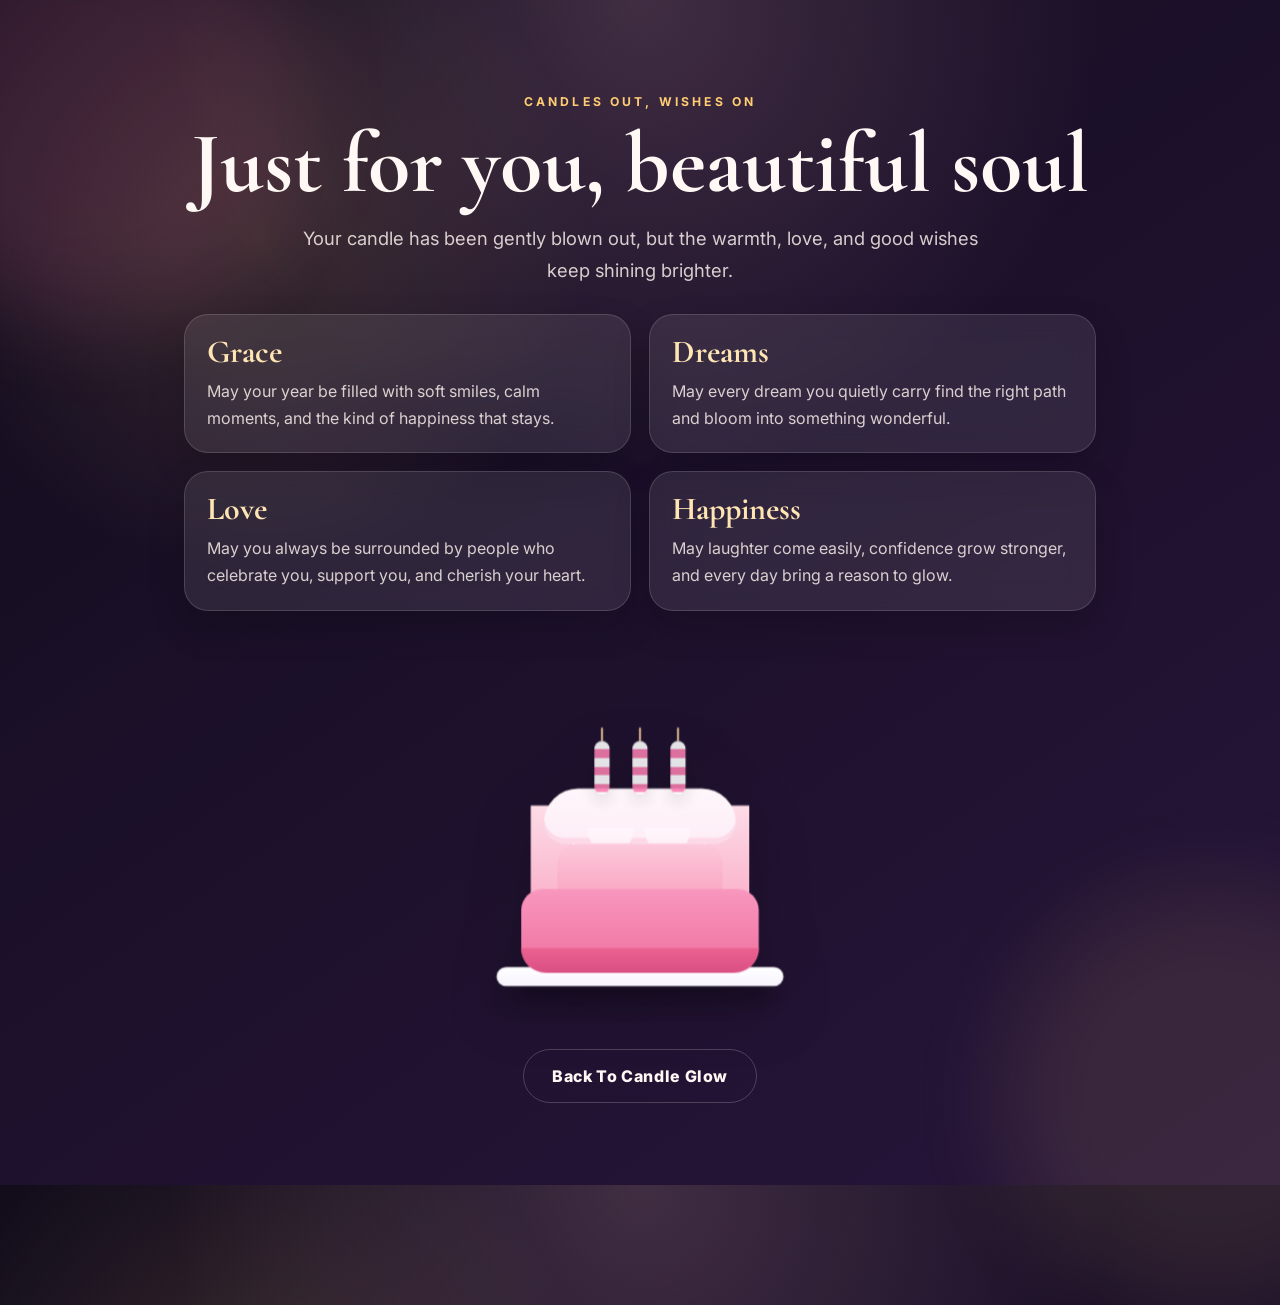
==== surprise.html @ 3e1cdf65 "Create birthday wishes website" ====
<!DOCTYPE html>
<html lang="en">
  <head>
    <meta charset="UTF-8" />
    <meta name="viewport" content="width=device-width, initial-scale=1.0" />
    <title>Your Surprise</title>
    <link rel="preconnect" href="https://fonts.googleapis.com" />
    <link rel="preconnect" href="https://fonts.gstatic.com" crossorigin />
    <link
      href="https://fonts.googleapis.com/css2?family=Cormorant+Garamond:wght@500;600;700&family=Inter:wght@400;500;600;700;800&display=swap"
      rel="stylesheet"
    />
    <link rel="stylesheet" href="styles.css" />
  </head>
  <body class="surprise-page">
    <main class="scene surprise-scene">
      <div class="ambient ambient-left"></div>
      <div class="ambient ambient-right"></div>

      <section class="surprise-panel">
        <p class="eyebrow">Candles out, wishes on</p>
        <h1>Just for you, beautiful soul</h1>
        <p class="subtitle">
          Your candle has been gently blown out, but the warmth, love, and good wishes keep shining brighter.
        </p>

        <div class="wish-grid">
          <article class="wish-card">
            <h2>Grace</h2>
            <p>
              May your year be filled with soft smiles, calm moments, and the kind of happiness that stays.
            </p>
          </article>
          <article class="wish-card">
            <h2>Dreams</h2>
            <p>
              May every dream you quietly carry find the right path and bloom into something wonderful.
            </p>
          </article>
          <article class="wish-card">
            <h2>Love</h2>
            <p>
              May you always be surrounded by people who celebrate you, support you, and cherish your heart.
            </p>
          </article>
          <article class="wish-card">
            <h2>Happiness</h2>
            <p>
              May laughter come easily, confidence grow stronger, and every day bring a reason to glow.
            </p>
          </article>
        </div>

        <div class="cake-reveal" aria-label="Cake with candles turned off">
          <div class="cake-shadow"></div>
          <div class="cake cake-muted">
            <div class="drip drip-one"></div>
            <div class="drip drip-two"></div>
            <div class="drip drip-three"></div>
            <div class="candles candles-off">
              <span class="candle candle-one"><span class="flame flame-off"></span></span>
              <span class="candle candle-two"><span class="flame flame-off"></span></span>
              <span class="candle candle-three"><span class="flame flame-off"></span></span>
            </div>
            <div class="icing"></div>
            <div class="middle-layer">
              <span class="frosting"></span>
            </div>
            <div class="base-layer">
              <span class="frosting frost-a"></span>
              <span class="frosting frost-b"></span>
            </div>
            <div class="plate"></div>
          </div>
        </div>

        <a class="surprise-btn ghost" href="index.html">back to candle glow</a>
      </section>
    </main>
  </body>
</html>
---- styles.css ----
:root {
  --bg-1: #120c1b;
  --bg-2: #27153b;
  --panel: rgba(255, 248, 246, 0.09);
  --panel-border: rgba(255, 255, 255, 0.16);
  --text: #fff8f4;
  --muted: rgba(255, 245, 240, 0.82);
  --accent: #ffcd73;
  --accent-2: #ff7bb1;
  --shadow: rgba(0, 0, 0, 0.32);
  --cake-top: #ffdce7;
  --cake-mid: #ffb7cf;
  --cake-bottom: #ff8fbc;
  --icing: #fff7fb;
  --plate: #f8f5ff;
}

* {
  box-sizing: border-box;
}

html,
body {
  margin: 0;
  min-height: 100%;
}

body {
  font-family: "Inter", sans-serif;
  color: var(--text);
  background:
    radial-gradient(circle at top, rgba(255, 188, 214, 0.18), transparent 35%),
    radial-gradient(circle at 20% 20%, rgba(255, 205, 115, 0.14), transparent 24%),
    linear-gradient(145deg, var(--bg-1), var(--bg-2));
  overflow-x: hidden;
}

body::before {
  content: "";
  position: fixed;
  inset: 0;
  background-image:
    linear-gradient(rgba(255, 255, 255, 0.04) 1px, transparent 1px),
    linear-gradient(90deg, rgba(255, 255, 255, 0.04) 1px, transparent 1px);
  background-size: 60px 60px;
  opacity: 0.12;
  pointer-events: none;
  mask-image: radial-gradient(circle at center, black 48%, transparent 100%);
}

.scene {
  min-height: 100vh;
  display: grid;
  place-items: center;
  padding: 32px 18px;
  position: relative;
}

.hero-panel,
.surprise-panel {
  width: min(960px, 100%);
  padding: 42px 24px 34px;
  text-align: center;
  position: relative;
  z-index: 1;
}

.hero-panel {
  background: var(--panel);
  border: 1px solid var(--panel-border);
  border-radius: 32px;
  backdrop-filter: blur(20px);
  box-shadow: 0 22px 60px var(--shadow);
}

.eyebrow {
  margin: 0 0 14px;
  text-transform: uppercase;
  letter-spacing: 0.26em;
  color: var(--accent);
  font-size: 0.76rem;
  font-weight: 700;
}

h1,
h2 {
  font-family: "Cormorant Garamond", serif;
  margin: 0;
  line-height: 0.96;
}

h1 {
  font-size: clamp(3.2rem, 8vw, 6.4rem);
}

.subtitle {
  max-width: 680px;
  margin: 16px auto 0;
  font-size: clamp(1rem, 2vw, 1.15rem);
  line-height: 1.75;
  color: var(--muted);
}

.cake-wrap,
.cake-reveal {
  width: min(430px, 92vw);
  aspect-ratio: 1;
  margin: 24px auto 24px;
  position: relative;
  display: grid;
  place-items: center;
}

.cake-shadow {
  position: absolute;
  bottom: 18px;
  width: 72%;
  height: 18px;
  border-radius: 999px;
  background: rgba(0, 0, 0, 0.25);
  filter: blur(12px);
}

.cake {
  position: relative;
  width: 250px;
  height: 236px;
  margin-top: 54px;
  filter: drop-shadow(0 24px 40px rgba(0, 0, 0, 0.25));
  transform: translateY(0);
}

.cake::before {
  content: "";
  position: absolute;
  inset: 60px 10px 16px;
  border-radius: 0 0 28px 28px;
  background: linear-gradient(180deg, var(--cake-top), var(--cake-mid) 55%, var(--cake-bottom));
}

.cake::after {
  content: "";
  position: absolute;
  left: 0;
  right: 0;
  bottom: 0;
  height: 26px;
  border-radius: 0 0 26px 26px;
  background: linear-gradient(180deg, #f55f92, #e44d84);
}

.icing {
  position: absolute;
  left: 24px;
  right: 24px;
  top: 42px;
  height: 58px;
  border-radius: 36px 36px 22px 22px;
  background: linear-gradient(180deg, var(--icing), #ffeef7);
  box-shadow: inset 0 -6px 0 rgba(255, 148, 183, 0.25);
}

.icing::before,
.icing::after {
  content: "";
  position: absolute;
  bottom: -10px;
  width: 48px;
  height: 26px;
  border-radius: 0 0 40px 40px;
  background: inherit;
}

.icing::before {
  left: 46px;
}

.icing::after {
  right: 48px;
}

.middle-layer {
  position: absolute;
  left: 38px;
  right: 38px;
  bottom: 72px;
  height: 64px;
  border-radius: 22px;
  background: linear-gradient(180deg, #ffc9dc, #ff9ec0);
}

.base-layer {
  position: absolute;
  left: 0;
  right: 0;
  bottom: 0;
  height: 88px;
  border-radius: 22px 22px 26px 26px;
  background: linear-gradient(180deg, #ff96c0, #f86d9f);
}

.frosting {
  position: absolute;
  inset: auto 18px -8px;
  height: 22px;
  border-radius: 999px;
  background: var(--icing);
}

.middle-layer .frosting {
  left: 14px;
  right: 14px;
}

.frost-a,
.frost-b {
  width: 58px;
  height: 20px;
  bottom: -8px;
  border-radius: 999px;
}

.frost-a {
  left: 26px;
}

.frost-b {
  right: 26px;
}

.plate {
  position: absolute;
  left: -26px;
  right: -26px;
  bottom: -14px;
  height: 20px;
  border-radius: 999px;
  background: linear-gradient(180deg, #fff, var(--plate));
  box-shadow: 0 12px 32px rgba(0, 0, 0, 0.16);
}

.candles {
  position: absolute;
  left: 0;
  right: 0;
  top: -8px;
  display: flex;
  justify-content: center;
  gap: 24px;
  z-index: 2;
}

.candle {
  width: 16px;
  height: 56px;
  border-radius: 12px;
  background:
    repeating-linear-gradient(180deg, #fff 0 9px, #ff7bb1 9px 18px);
  position: relative;
  box-shadow: 0 8px 18px rgba(0, 0, 0, 0.14);
}

.candle::before {
  content: "";
  position: absolute;
  left: 50%;
  top: -14px;
  width: 2px;
  height: 14px;
  background: #ffd89c;
  transform: translateX(-50%);
}

.flame {
  position: absolute;
  left: 50%;
  top: -34px;
  width: 16px;
  height: 22px;
  transform: translateX(-50%);
  border-radius: 50% 50% 50% 50% / 62% 62% 38% 38%;
  background: radial-gradient(circle at 50% 30%, #fff4c2 0 20%, #ffb84d 40%, #ff6a00 72%, rgba(255, 106, 0, 0) 73%);
  filter: drop-shadow(0 0 12px rgba(255, 180, 80, 0.75));
  animation: flame-flicker 0.9s infinite ease-in-out alternate;
}

.flame-off {
  opacity: 0;
  transform: translateX(-50%) scale(0.4);
}

.cake-muted .candle {
  opacity: 0.88;
}

.cake-muted {
  filter: grayscale(0.08) drop-shadow(0 20px 30px rgba(0, 0, 0, 0.18));
}

.drip {
  position: absolute;
  top: 72px;
  width: 20px;
  background: linear-gradient(180deg, var(--icing), #fff);
  border-radius: 999px;
}

.drip-one {
  left: 54px;
  height: 52px;
}

.drip-two {
  left: 116px;
  height: 72px;
}

.drip-three {
  right: 56px;
  height: 48px;
}

.surprise-btn {
  display: inline-flex;
  align-items: center;
  justify-content: center;
  min-height: 54px;
  padding: 0 28px;
  border-radius: 999px;
  background: linear-gradient(135deg, #ffdb8a, #ff8cc0);
  color: #2a1025;
  text-decoration: none;
  font-weight: 800;
  font-size: 1rem;
  text-transform: capitalize;
  letter-spacing: 0.04em;
  box-shadow: 0 18px 36px rgba(255, 139, 192, 0.35);
  transition: transform 160ms ease, box-shadow 160ms ease, filter 160ms ease;
}

.surprise-btn:hover {
  transform: translateY(-2px);
  box-shadow: 0 22px 42px rgba(255, 139, 192, 0.42);
  filter: brightness(1.02);
}

.surprise-btn:active {
  transform: translateY(1px);
}

.surprise-btn.ghost {
  background: transparent;
  border: 1px solid rgba(255, 255, 255, 0.2);
  color: var(--text);
  box-shadow: none;
}

.surprise-panel h1 {
  font-size: clamp(2.8rem, 7vw, 5.4rem);
}

.wish-grid {
  width: min(980px, 100%);
  margin: 28px auto 0;
  display: grid;
  grid-template-columns: repeat(2, minmax(0, 1fr));
  gap: 18px;
}

.wish-card {
  text-align: left;
  padding: 22px 22px 20px;
  border-radius: 24px;
  background: rgba(255, 255, 255, 0.09);
  border: 1px solid rgba(255, 255, 255, 0.14);
  backdrop-filter: blur(14px);
  box-shadow: 0 16px 36px rgba(0, 0, 0, 0.18);
}

.wish-card h2 {
  font-size: 2rem;
  margin-bottom: 10px;
  color: #ffe5b4;
}

.wish-card p {
  margin: 0;
  line-height: 1.7;
  color: var(--muted);
}

.cake-reveal {
  width: min(380px, 90vw);
  margin-top: 34px;
  transform: scale(0.95);
}

.spark {
  position: absolute;
  width: 10px;
  height: 10px;
  background: #fff2cc;
  border-radius: 50%;
  box-shadow:
    0 0 0 10px rgba(255, 215, 120, 0.18),
    0 0 30px rgba(255, 215, 120, 0.8);
  animation: sparkle 2.4s infinite ease-in-out;
}

.firecracker {
  position: absolute;
  left: 50%;
  top: 50%;
  width: 8px;
  height: 8px;
  border-radius: 50%;
  background: var(--color);
  box-shadow:
    0 0 0 6px rgba(255, 255, 255, 0.12),
    0 0 18px var(--color);
  transform: translate(-50%, -50%);
  animation: burst 1.9s infinite ease-out;
  animation-delay: var(--delay);
  pointer-events: none;
  opacity: 0;
}

.firecracker::before {
  content: "";
  position: absolute;
  left: 50%;
  top: 50%;
  width: 30px;
  height: 2px;
  background: linear-gradient(90deg, var(--color), rgba(255, 255, 255, 0));
  transform: translate(-50%, -50%) rotate(0deg);
  box-shadow: 0 0 8px var(--color);
}

.firecracker::after {
  content: "";
  position: absolute;
  left: 50%;
  top: 50%;
  width: 30px;
  height: 2px;
  background: linear-gradient(90deg, var(--color), rgba(255, 255, 255, 0));
  transform: translate(-50%, -50%) rotate(90deg);
}

.spark::before,
.spark::after {
  content: "";
  position: absolute;
  inset: 50% auto auto 50%;
  width: 56px;
  height: 2px;
  background: linear-gradient(90deg, rgba(255, 255, 255, 0.95), rgba(255, 122, 177, 0));
  transform-origin: left center;
}

.spark::after {
  transform: translate(-50%, -50%) rotate(60deg);
}

.spark::before {
  transform: translate(-50%, -50%) rotate(0deg);
}

.spark-one {
  top: 48px;
  left: 22px;
}

.spark-two {
  top: 18px;
  right: 26px;
  animation-delay: 0.35s;
}

.spark-three {
  bottom: 44px;
  left: 42px;
  animation-delay: 0.7s;
}

.spark-four {
  bottom: 26px;
  right: 34px;
  animation-delay: 1.05s;
}

.ambient {
  position: absolute;
  width: 420px;
  height: 420px;
  border-radius: 50%;
  filter: blur(48px);
  opacity: 0.35;
  pointer-events: none;
}

.ambient-left {
  left: -120px;
  top: -100px;
  background: rgba(255, 128, 177, 0.42);
}

.ambient-right {
  right: -140px;
  bottom: -120px;
  background: rgba(255, 210, 120, 0.28);
}

.surprise-scene {
  align-items: start;
  padding-top: 52px;
  padding-bottom: 48px;
}

@keyframes flame-flicker {
  0% {
    transform: translateX(-50%) scale(0.95) rotate(-2deg);
  }
  100% {
    transform: translateX(-50%) scale(1.05) rotate(2deg);
  }
}

@keyframes sparkle {
  0%,
  100% {
    transform: scale(0.7) translateY(0);
    opacity: 0.55;
  }
  50% {
    transform: scale(1.1) translateY(-8px);
    opacity: 1;
  }
}

@keyframes burst {
  0% {
    opacity: 0;
    transform: translate(-50%, -50%) scale(0.2);
  }
  12% {
    opacity: 1;
  }
  45% {
    opacity: 0.88;
    transform:
      translate(calc(-50% + var(--x)), calc(-50% + var(--y)))
      scale(1);
  }
  100% {
    opacity: 0;
    transform:
      translate(calc(-50% + var(--x)), calc(-50% + var(--y)))
      scale(0.6);
  }
}

@media (max-width: 760px) {
  .hero-panel,
  .surprise-panel {
    padding-left: 16px;
    padding-right: 16px;
  }

  .wish-grid {
    grid-template-columns: 1fr;
  }

  .cake {
    transform: scale(0.92);
    transform-origin: center top;
  }

  .cake-wrap,
  .cake-reveal {
    margin-top: 16px;
    margin-bottom: 20px;
  }
}
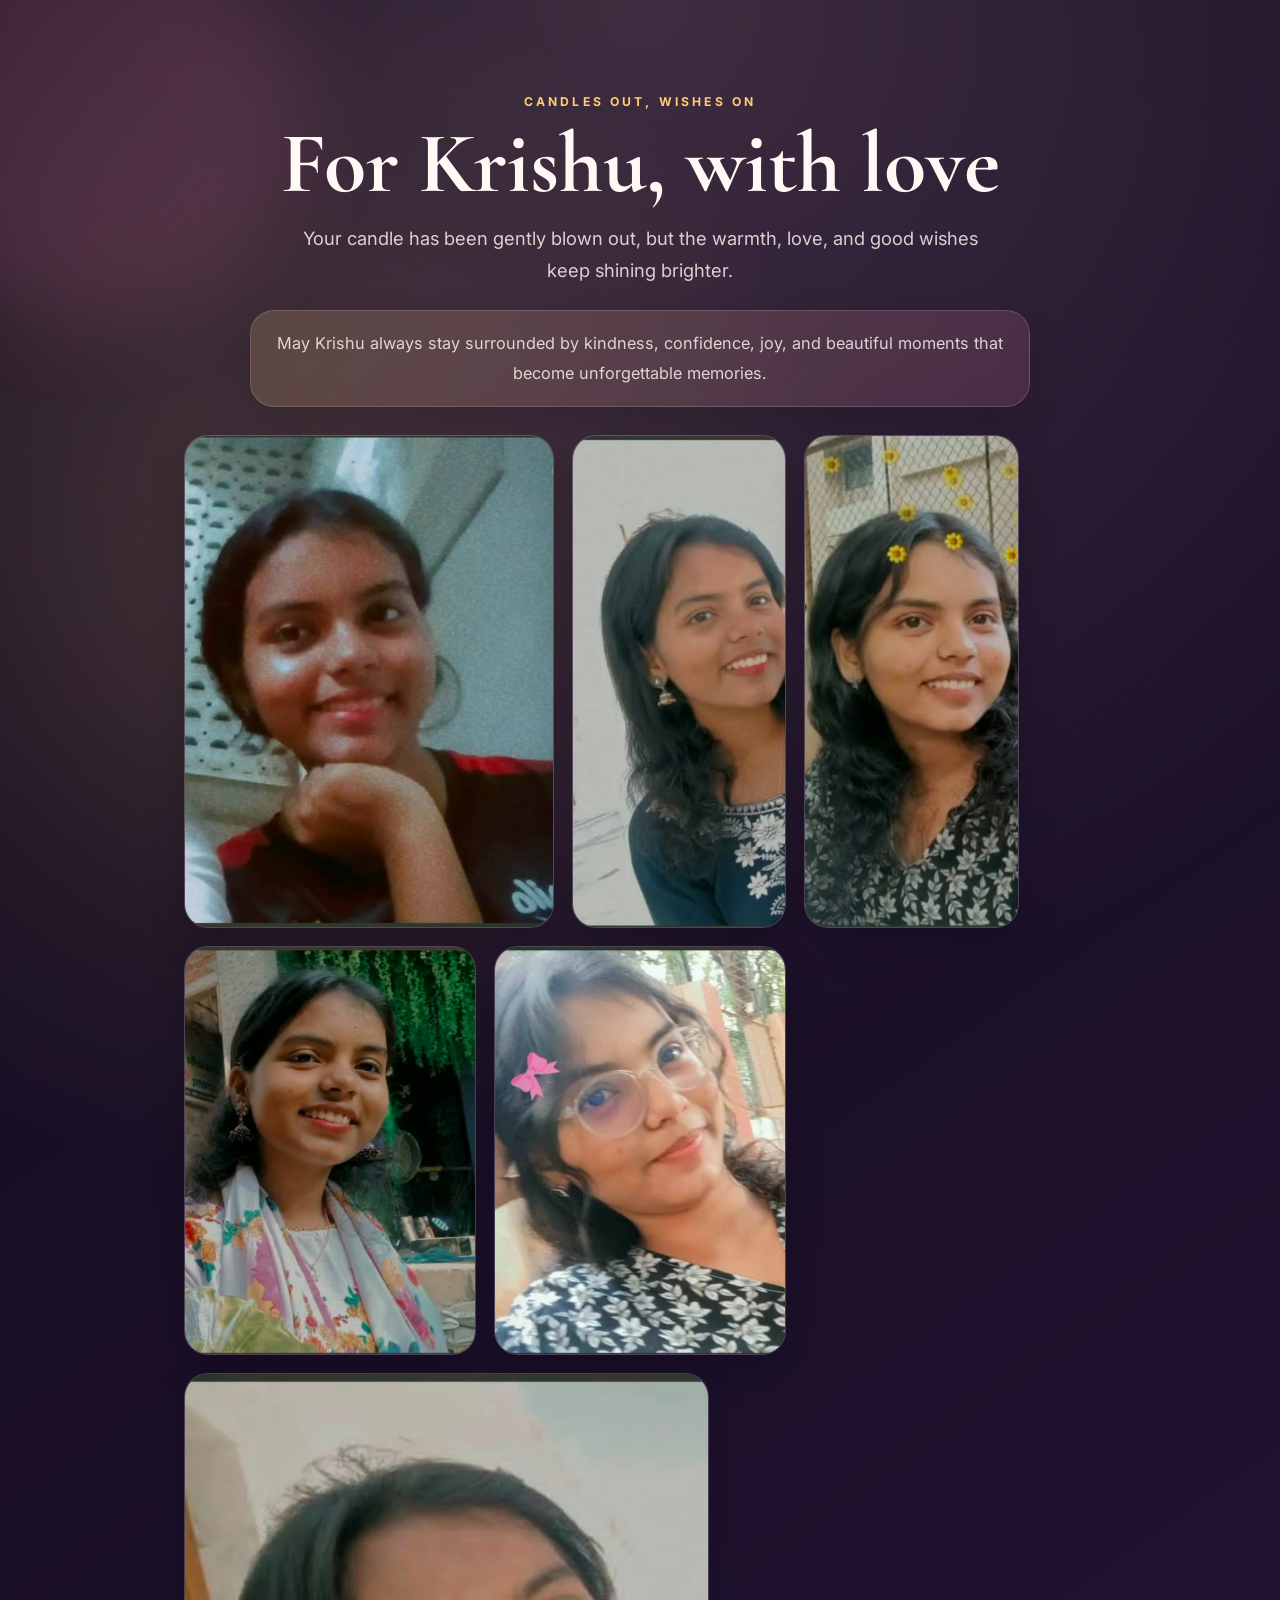
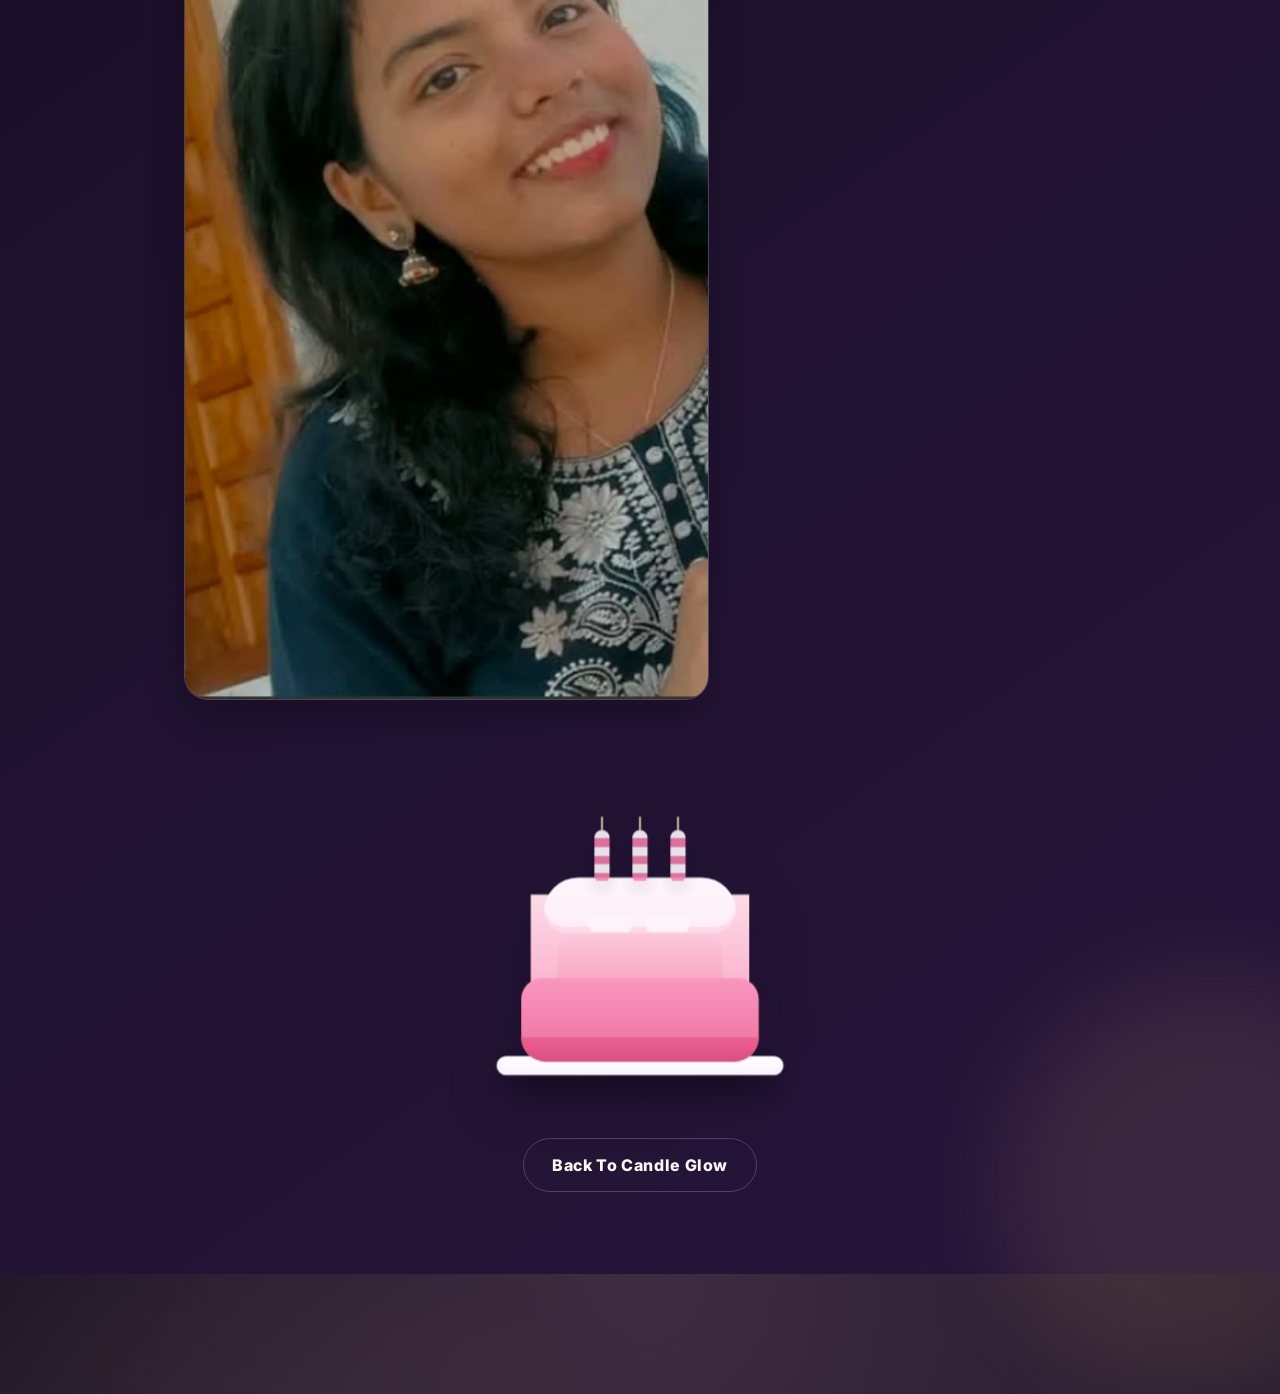
==== commit dd0207d0: "Personalize birthday site for Krishu" ====
--- a/surprise.html
+++ b/surprise.html
@@ -3,7 +3,7 @@
   <head>
     <meta charset="UTF-8" />
     <meta name="viewport" content="width=device-width, initial-scale=1.0" />
-    <title>Your Surprise</title>
+    <title>For Krishu</title>
     <link rel="preconnect" href="https://fonts.googleapis.com" />
     <link rel="preconnect" href="https://fonts.gstatic.com" crossorigin />
     <link
@@ -19,36 +19,37 @@
 
       <section class="surprise-panel">
         <p class="eyebrow">Candles out, wishes on</p>
-        <h1>Just for you, beautiful soul</h1>
+        <h1>For Krishu, with love</h1>
         <p class="subtitle">
           Your candle has been gently blown out, but the warmth, love, and good wishes keep shining brighter.
         </p>
 
-        <div class="wish-grid">
-          <article class="wish-card">
-            <h2>Grace</h2>
-            <p>
-              May your year be filled with soft smiles, calm moments, and the kind of happiness that stays.
-            </p>
-          </article>
-          <article class="wish-card">
-            <h2>Dreams</h2>
-            <p>
-              May every dream you quietly carry find the right path and bloom into something wonderful.
-            </p>
-          </article>
-          <article class="wish-card">
-            <h2>Love</h2>
-            <p>
-              May you always be surrounded by people who celebrate you, support you, and cherish your heart.
-            </p>
-          </article>
-          <article class="wish-card">
-            <h2>Happiness</h2>
-            <p>
-              May laughter come easily, confidence grow stronger, and every day bring a reason to glow.
-            </p>
-          </article>
+        <div class="wish-banner">
+          <p>
+            May Krishu always stay surrounded by kindness, confidence, joy, and beautiful moments that become
+            unforgettable memories.
+          </p>
+        </div>
+
+        <div class="photo-gallery" aria-label="Photo gallery for Krishu">
+          <figure class="photo-card photo-card-large">
+            <img src="assets/krishu-1.jpeg" alt="Krishu smiling in a casual portrait" loading="lazy" decoding="async" />
+          </figure>
+          <figure class="photo-card">
+            <img src="assets/krishu-2.jpeg" alt="Krishu smiling in a dark printed outfit" loading="lazy" decoding="async" />
+          </figure>
+          <figure class="photo-card">
+            <img src="assets/krishu-3.jpeg" alt="Krishu with a bright sunflower filter and a soft smile" loading="lazy" decoding="async" />
+          </figure>
+          <figure class="photo-card">
+            <img src="assets/krishu-4.jpeg" alt="Krishu smiling outdoors in a floral dupatta" loading="lazy" decoding="async" />
+          </figure>
+          <figure class="photo-card">
+            <img src="assets/krishu-5.jpeg" alt="Krishu wearing glasses with a playful expression" loading="lazy" decoding="async" />
+          </figure>
+          <figure class="photo-card photo-card-wide">
+            <img src="assets/krishu-6.jpeg" alt="Krishu smiling beside a wooden doorway" loading="lazy" decoding="async" />
+          </figure>
         </div>
 
         <div class="cake-reveal" aria-label="Cake with candles turned off">
@@ -74,7 +75,7 @@
           </div>
         </div>
 
-        <a class="surprise-btn ghost" href="index.html">back to candle glow</a>
+        <a class="surprise-btn ghost" href="index.html">Back to candle glow</a>
       </section>
     </main>
   </body>
--- a/styles.css
+++ b/styles.css
@@ -99,6 +99,24 @@
   font-size: clamp(1rem, 2vw, 1.15rem);
   line-height: 1.75;
   color: var(--muted);
+}
+
+.wish-banner {
+  width: min(780px, 100%);
+  margin: 24px auto 0;
+  padding: 18px 20px;
+  border-radius: 24px;
+  background: linear-gradient(135deg, rgba(255, 219, 138, 0.16), rgba(255, 140, 192, 0.14));
+  border: 1px solid rgba(255, 255, 255, 0.15);
+  box-shadow: 0 14px 34px rgba(0, 0, 0, 0.16);
+  backdrop-filter: blur(12px);
+}
+
+.wish-banner p {
+  margin: 0;
+  color: var(--muted);
+  line-height: 1.8;
+  font-size: 1.02rem;
 }
 
 .cake-wrap,
@@ -359,34 +377,59 @@
   font-size: clamp(2.8rem, 7vw, 5.4rem);
 }
 
-.wish-grid {
+.photo-gallery {
   width: min(980px, 100%);
   margin: 28px auto 0;
   display: grid;
-  grid-template-columns: repeat(2, minmax(0, 1fr));
+  grid-template-columns: repeat(12, minmax(0, 1fr));
+  grid-auto-flow: dense;
   gap: 18px;
 }
 
-.wish-card {
-  text-align: left;
-  padding: 22px 22px 20px;
+.photo-gallery .photo-card:nth-child(2),
+.photo-gallery .photo-card:nth-child(3) {
+  grid-column: span 3;
+}
+
+.photo-gallery .photo-card:nth-child(4),
+.photo-gallery .photo-card:nth-child(5) {
+  grid-column: span 4;
+}
+
+.photo-card {
+  margin: 0;
+  grid-column: span 4;
+  min-height: 220px;
   border-radius: 24px;
-  background: rgba(255, 255, 255, 0.09);
+  overflow: hidden;
+  background: rgba(255, 255, 255, 0.08);
   border: 1px solid rgba(255, 255, 255, 0.14);
-  backdrop-filter: blur(14px);
-  box-shadow: 0 16px 36px rgba(0, 0, 0, 0.18);
-}
-
-.wish-card h2 {
-  font-size: 2rem;
-  margin-bottom: 10px;
-  color: #ffe5b4;
-}
-
-.wish-card p {
-  margin: 0;
-  line-height: 1.7;
-  color: var(--muted);
+  box-shadow: 0 16px 36px rgba(0, 0, 0, 0.2);
+  transform: translateY(0);
+}
+
+.photo-card-large {
+  grid-column: span 5;
+  min-height: 320px;
+}
+
+.photo-card-wide {
+  grid-column: span 7;
+  min-height: 260px;
+}
+
+.photo-card img {
+  width: 100%;
+  height: 100%;
+  display: block;
+  object-fit: cover;
+  object-position: center;
+  transition: transform 220ms ease, filter 220ms ease;
+}
+
+.photo-card:hover img {
+  transform: scale(1.03);
+  filter: saturate(1.04);
 }
 
 .cake-reveal {
@@ -568,8 +611,15 @@
     padding-right: 16px;
   }
 
-  .wish-grid {
+  .photo-gallery {
     grid-template-columns: 1fr;
+  }
+
+  .photo-card,
+  .photo-card-large,
+  .photo-card-wide {
+    grid-column: auto;
+    min-height: 220px;
   }
 
   .cake {
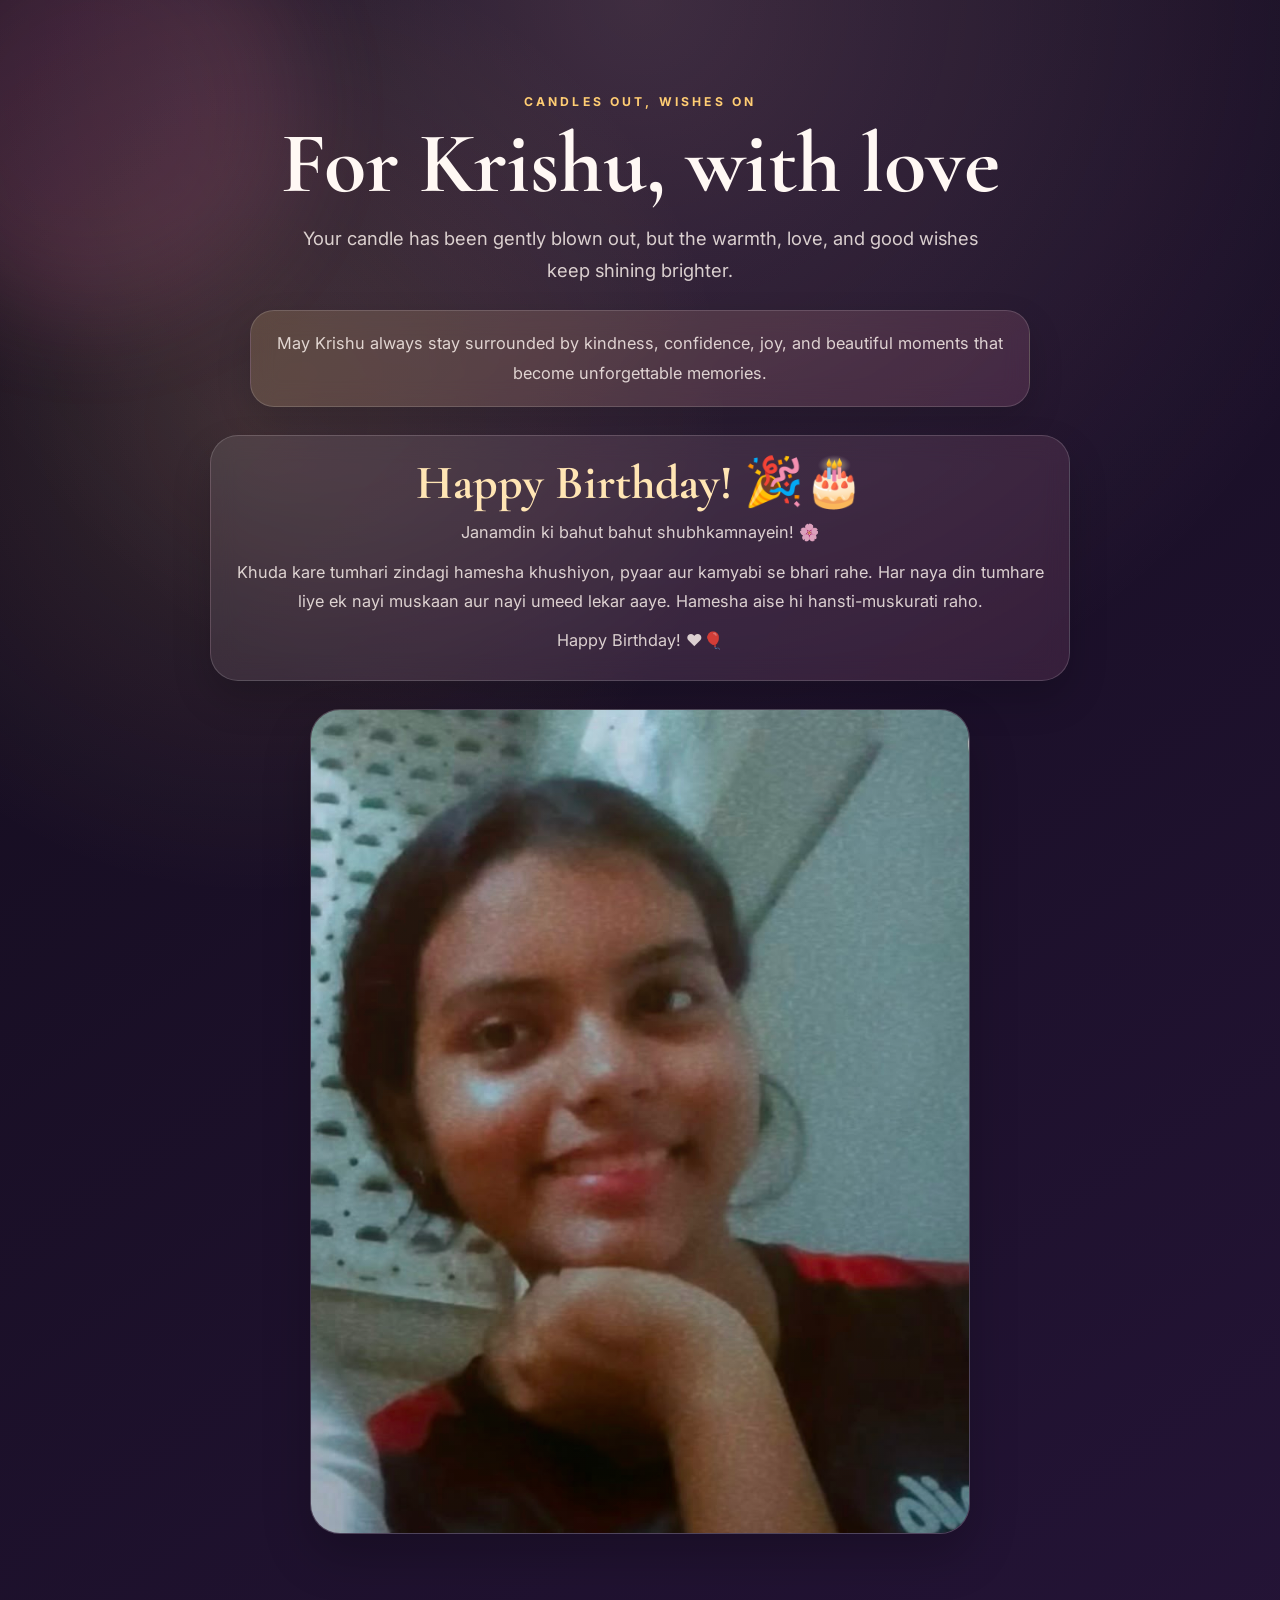
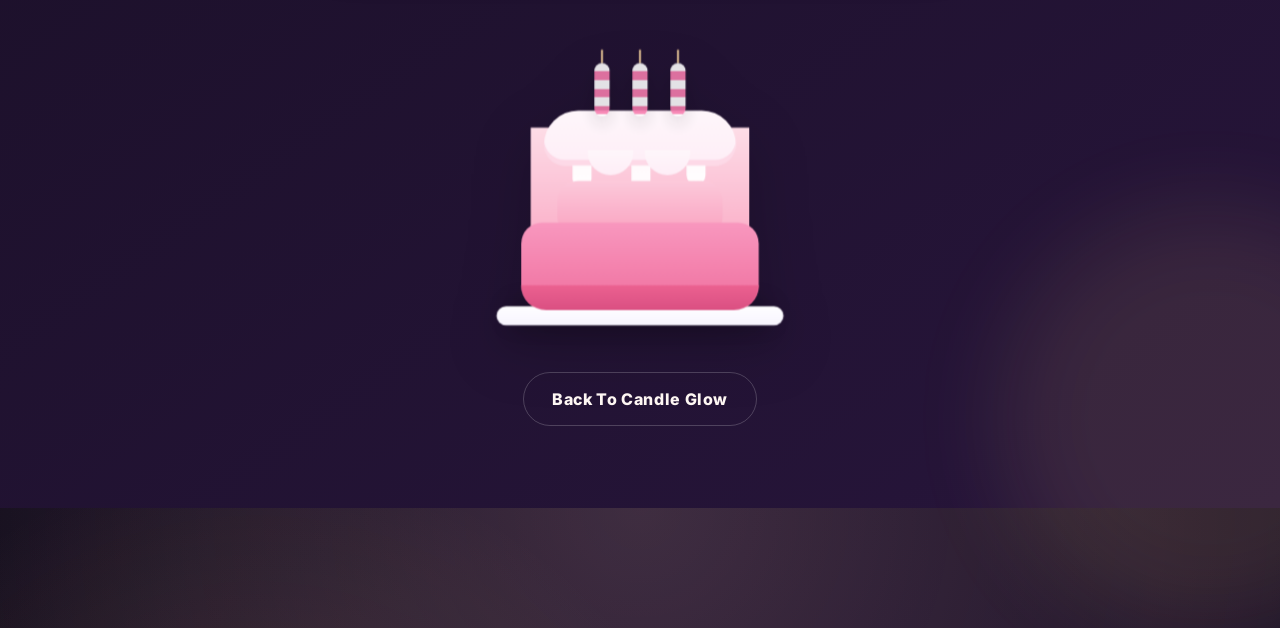
==== commit 5232a04b: "Turn surprise photos into slideshow and add wishes text" ====
--- a/surprise.html
+++ b/surprise.html
@@ -13,6 +13,7 @@
     <link rel="stylesheet" href="styles.css" />
   </head>
   <body class="surprise-page">
+    <audio id="bg-music" src="assets/birthday-music.mp3" preload="auto" loop aria-hidden="true"></audio>
     <main class="scene surprise-scene">
       <div class="ambient ambient-left"></div>
       <div class="ambient ambient-right"></div>
@@ -31,23 +32,33 @@
           </p>
         </div>
 
-        <div class="photo-gallery" aria-label="Photo gallery for Krishu">
-          <figure class="photo-card photo-card-large">
+        <div class="birthday-message">
+          <h2>Happy Birthday! 🎉🎂</h2>
+          <p>Janamdin ki bahut bahut shubhkamnayein! 🌸</p>
+          <p>
+            Khuda kare tumhari zindagi hamesha khushiyon, pyaar aur kamyabi se bhari rahe. Har naya din tumhare
+            liye ek nayi muskaan aur nayi umeed lekar aaye. Hamesha aise hi hansti-muskurati raho.
+          </p>
+          <p>Happy Birthday! ❤️🎈</p>
+        </div>
+
+        <div class="photo-stage" aria-label="Photo slideshow for Krishu">
+          <figure class="photo-slide is-active">
             <img src="assets/krishu-1.jpeg" alt="Krishu smiling in a casual portrait" loading="lazy" decoding="async" />
           </figure>
-          <figure class="photo-card">
+          <figure class="photo-slide">
             <img src="assets/krishu-2.jpeg" alt="Krishu smiling in a dark printed outfit" loading="lazy" decoding="async" />
           </figure>
-          <figure class="photo-card">
+          <figure class="photo-slide">
             <img src="assets/krishu-3.jpeg" alt="Krishu with a bright sunflower filter and a soft smile" loading="lazy" decoding="async" />
           </figure>
-          <figure class="photo-card">
+          <figure class="photo-slide">
             <img src="assets/krishu-4.jpeg" alt="Krishu smiling outdoors in a floral dupatta" loading="lazy" decoding="async" />
           </figure>
-          <figure class="photo-card">
+          <figure class="photo-slide">
             <img src="assets/krishu-5.jpeg" alt="Krishu wearing glasses with a playful expression" loading="lazy" decoding="async" />
           </figure>
-          <figure class="photo-card photo-card-wide">
+          <figure class="photo-slide">
             <img src="assets/krishu-6.jpeg" alt="Krishu smiling beside a wooden doorway" loading="lazy" decoding="async" />
           </figure>
         </div>
@@ -78,5 +89,7 @@
         <a class="surprise-btn ghost" href="index.html">Back to candle glow</a>
       </section>
     </main>
+
+    <script src="script.js"></script>
   </body>
 </html>
--- a/styles.css
+++ b/styles.css
@@ -119,6 +119,30 @@
   font-size: 1.02rem;
 }
 
+.birthday-message {
+  width: min(860px, 100%);
+  margin: 28px auto 0;
+  padding: 24px 22px;
+  border-radius: 28px;
+  background: linear-gradient(135deg, rgba(255, 255, 255, 0.09), rgba(255, 140, 192, 0.12));
+  border: 1px solid rgba(255, 255, 255, 0.16);
+  box-shadow: 0 18px 38px rgba(0, 0, 0, 0.18);
+  backdrop-filter: blur(12px);
+}
+
+.birthday-message h2 {
+  font-size: clamp(2rem, 4vw, 3rem);
+  color: #ffe5b4;
+  margin-bottom: 12px;
+}
+
+.birthday-message p {
+  margin: 10px 0 0;
+  line-height: 1.8;
+  color: var(--muted);
+  font-size: 1.02rem;
+}
+
 .cake-wrap,
 .cake-reveal {
   width: min(430px, 92vw);
@@ -142,8 +166,8 @@
 .cake {
   position: relative;
   width: 250px;
-  height: 236px;
-  margin-top: 54px;
+  height: 252px;
+  margin-top: 68px;
   filter: drop-shadow(0 24px 40px rgba(0, 0, 0, 0.25));
   transform: translateY(0);
 }
@@ -165,6 +189,124 @@
   height: 26px;
   border-radius: 0 0 26px 26px;
   background: linear-gradient(180deg, #f55f92, #e44d84);
+}
+
+.cake-topper {
+  position: absolute;
+  left: 50%;
+  top: -38px;
+  transform: translateX(-50%);
+  display: flex;
+  align-items: center;
+  gap: 10px;
+  z-index: 4;
+}
+
+.cake-heart {
+  width: 42px;
+  height: 42px;
+  display: grid;
+  place-items: center;
+  border-radius: 50%;
+  background: linear-gradient(135deg, #fff6d6, #ffb7cf);
+  color: #ff4f92;
+  font-size: 1.15rem;
+  box-shadow:
+    0 0 0 6px rgba(255, 219, 138, 0.15),
+    0 12px 24px rgba(0, 0, 0, 0.18);
+}
+
+.cake-star {
+  position: relative;
+  width: 14px;
+  height: 14px;
+  background: #fff1b8;
+  transform: rotate(45deg);
+  box-shadow: 0 0 16px rgba(255, 219, 138, 0.8);
+}
+
+.cake-star::before,
+.cake-star::after {
+  content: "";
+  position: absolute;
+  inset: 0;
+  background: inherit;
+}
+
+.cake-star::before {
+  transform: rotate(45deg);
+}
+
+.cake-star::after {
+  transform: rotate(-45deg);
+}
+
+.cake-ribbon {
+  position: absolute;
+  left: 22px;
+  right: 22px;
+  top: 130px;
+  height: 18px;
+  border-radius: 999px;
+  background: linear-gradient(90deg, #ff7bb1, #ffd77d, #ff7bb1);
+  box-shadow: 0 0 0 4px rgba(255, 255, 255, 0.12);
+  z-index: 1;
+}
+
+.cake-ribbon::before,
+.cake-ribbon::after {
+  content: "";
+  position: absolute;
+  top: 50%;
+  width: 42px;
+  height: 42px;
+  border-radius: 50% 50% 50% 0;
+  background: linear-gradient(135deg, #ff8cc0, #ffb7cf);
+  transform: translateY(-50%) rotate(45deg);
+}
+
+.cake-ribbon::before {
+  left: 18px;
+}
+
+.cake-ribbon::after {
+  right: 18px;
+  border-radius: 50% 50% 0 50%;
+}
+
+.sprinkle {
+  position: absolute;
+  width: 10px;
+  height: 4px;
+  border-radius: 999px;
+  background: #fff;
+  z-index: 3;
+  opacity: 0.95;
+  box-shadow: 0 0 8px rgba(255, 255, 255, 0.38);
+}
+
+.sprinkle-a {
+  top: 92px;
+  left: 66px;
+  transform: rotate(18deg);
+}
+
+.sprinkle-b {
+  top: 108px;
+  left: 184px;
+  transform: rotate(-22deg);
+}
+
+.sprinkle-c {
+  top: 158px;
+  left: 52px;
+  transform: rotate(34deg);
+}
+
+.sprinkle-d {
+  top: 170px;
+  right: 58px;
+  transform: rotate(-20deg);
 }
 
 .icing {
@@ -201,8 +343,8 @@
   position: absolute;
   left: 38px;
   right: 38px;
-  bottom: 72px;
-  height: 64px;
+  bottom: 76px;
+  height: 60px;
   border-radius: 22px;
   background: linear-gradient(180deg, #ffc9dc, #ff9ec0);
 }
@@ -212,7 +354,7 @@
   left: 0;
   right: 0;
   bottom: 0;
-  height: 88px;
+  height: 92px;
   border-radius: 22px 22px 26px 26px;
   background: linear-gradient(180deg, #ff96c0, #f86d9f);
 }
@@ -250,7 +392,7 @@
   position: absolute;
   left: -26px;
   right: -26px;
-  bottom: -14px;
+  bottom: -16px;
   height: 20px;
   border-radius: 999px;
   background: linear-gradient(180deg, #fff, var(--plate));
@@ -377,59 +519,51 @@
   font-size: clamp(2.8rem, 7vw, 5.4rem);
 }
 
-.photo-gallery {
-  width: min(980px, 100%);
+.photo-stage {
+  width: min(660px, 100%);
+  aspect-ratio: 4 / 5;
   margin: 28px auto 0;
-  display: grid;
-  grid-template-columns: repeat(12, minmax(0, 1fr));
-  grid-auto-flow: dense;
-  gap: 18px;
-}
-
-.photo-gallery .photo-card:nth-child(2),
-.photo-gallery .photo-card:nth-child(3) {
-  grid-column: span 3;
-}
-
-.photo-gallery .photo-card:nth-child(4),
-.photo-gallery .photo-card:nth-child(5) {
-  grid-column: span 4;
-}
-
-.photo-card {
-  margin: 0;
-  grid-column: span 4;
-  min-height: 220px;
-  border-radius: 24px;
+  position: relative;
+  border-radius: 30px;
   overflow: hidden;
   background: rgba(255, 255, 255, 0.08);
-  border: 1px solid rgba(255, 255, 255, 0.14);
-  box-shadow: 0 16px 36px rgba(0, 0, 0, 0.2);
-  transform: translateY(0);
-}
-
-.photo-card-large {
-  grid-column: span 5;
-  min-height: 320px;
-}
-
-.photo-card-wide {
-  grid-column: span 7;
-  min-height: 260px;
-}
-
-.photo-card img {
+  border: 1px solid rgba(255, 255, 255, 0.15);
+  box-shadow: 0 22px 48px rgba(0, 0, 0, 0.22);
+}
+
+.photo-stage::before {
+  content: "";
+  position: absolute;
+  inset: 0;
+  background: linear-gradient(180deg, rgba(255, 255, 255, 0.06), rgba(0, 0, 0, 0.18));
+  pointer-events: none;
+  z-index: 2;
+}
+
+.photo-slide {
+  position: absolute;
+  inset: 0;
+  margin: 0;
+  opacity: 0;
+  transform: scale(1.02);
+  transition:
+    opacity 900ms ease,
+    transform 900ms ease;
+}
+
+.photo-slide.is-active {
+  opacity: 1;
+  transform: scale(1);
+  z-index: 1;
+}
+
+.photo-slide img {
   width: 100%;
   height: 100%;
   display: block;
   object-fit: cover;
   object-position: center;
-  transition: transform 220ms ease, filter 220ms ease;
-}
-
-.photo-card:hover img {
-  transform: scale(1.03);
-  filter: saturate(1.04);
+  filter: saturate(1.03);
 }
 
 .cake-reveal {
@@ -611,19 +745,17 @@
     padding-right: 16px;
   }
 
-  .photo-gallery {
-    grid-template-columns: 1fr;
-  }
-
-  .photo-card,
-  .photo-card-large,
-  .photo-card-wide {
-    grid-column: auto;
-    min-height: 220px;
+  .birthday-message {
+    padding: 20px 16px;
+  }
+
+  .photo-stage {
+    width: min(100%, 420px);
+    aspect-ratio: 3 / 4;
   }
 
   .cake {
-    transform: scale(0.92);
+    transform: scale(0.9);
     transform-origin: center top;
   }
 
